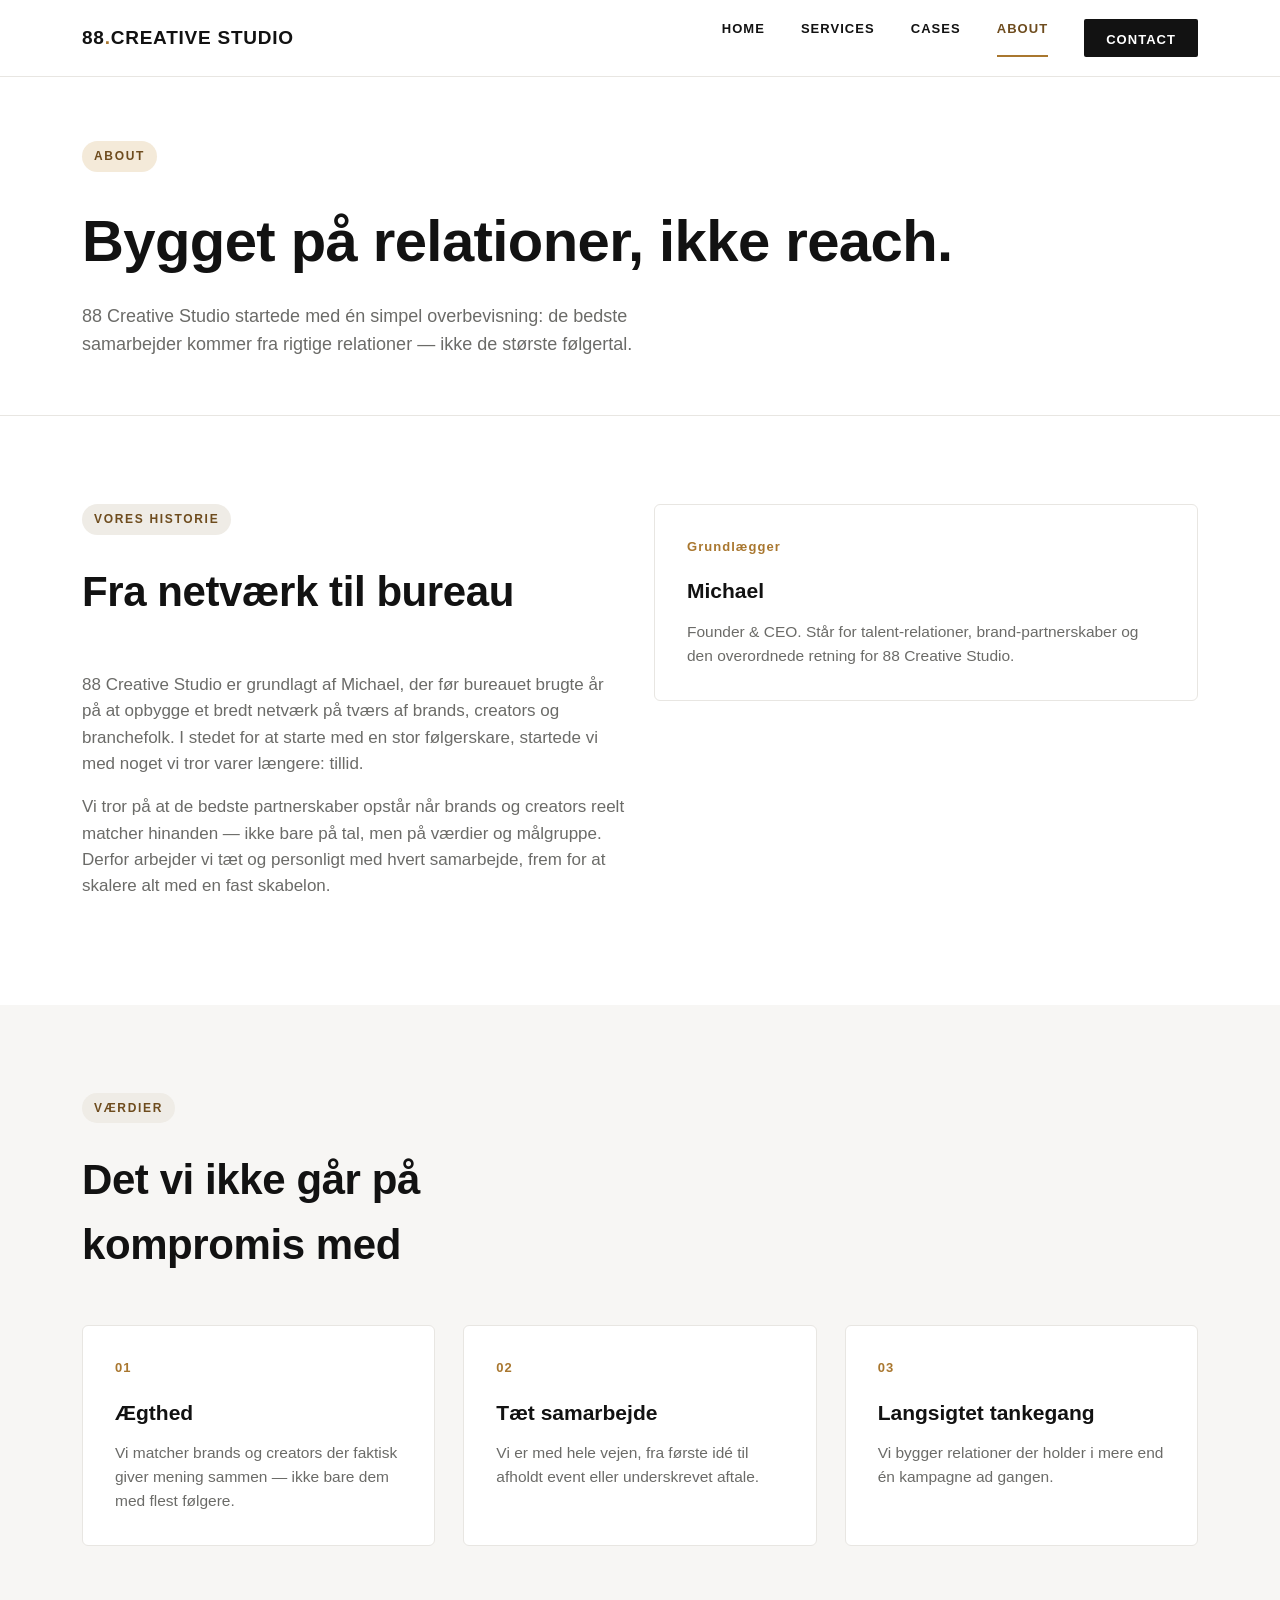
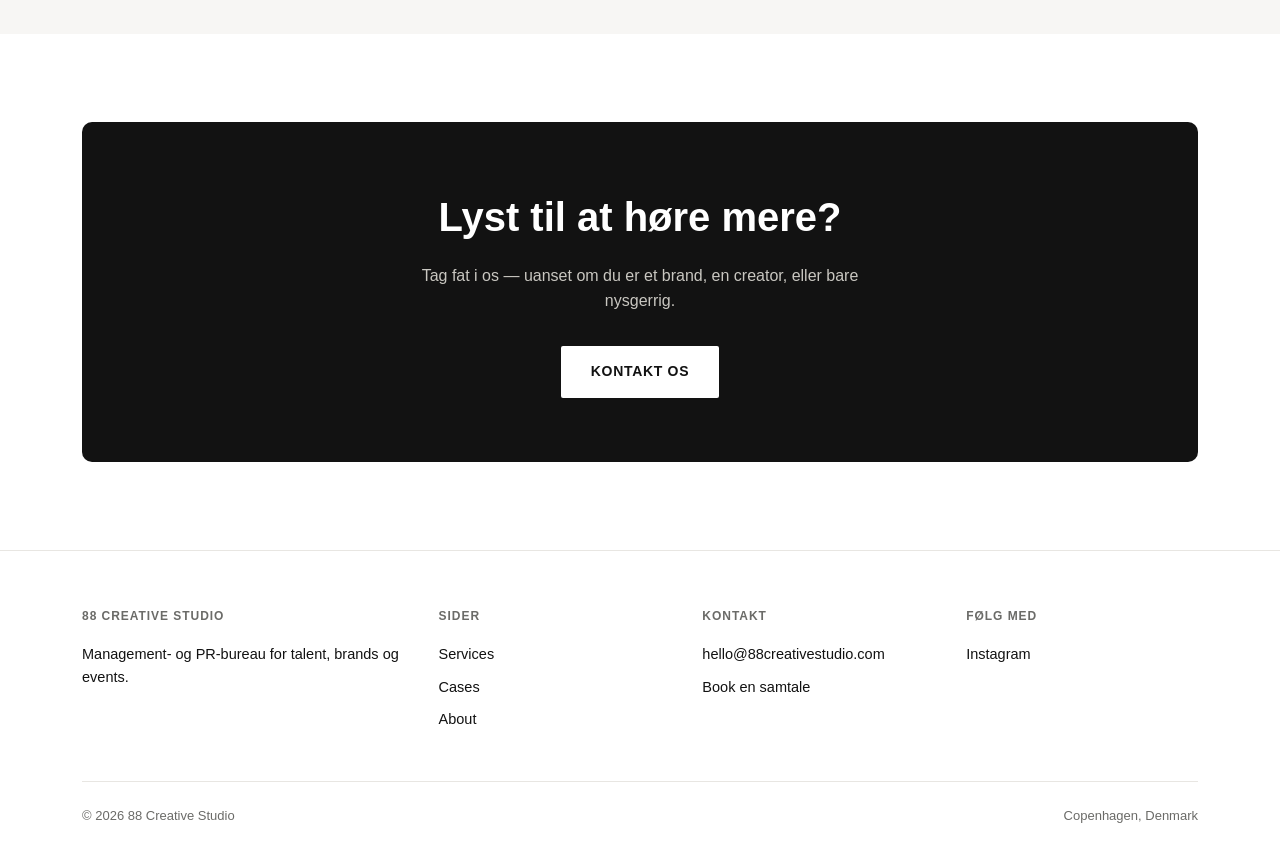
==== about.html @ a9f77c9c "Initial build: 88 Creative Studio site (Home, Services, Cases, About, Contact)" ====
<!DOCTYPE html>
<html lang="da">
<head>
<meta charset="UTF-8">
<meta name="viewport" content="width=device-width, initial-scale=1.0">
<title>About — 88 Creative Studio</title>
<meta name="description" content="Historien bag 88 Creative Studio og de mennesker der driver det.">
<link rel="stylesheet" href="styles.css">
</head>
<body>

<header class="site-header">
  <div class="wrap">
    <a href="index.html" class="logo">88<span>.</span>Creative Studio</a>
    <nav class="main-nav">
      <a href="index.html">Home</a>
      <a href="services.html">Services</a>
      <a href="cases.html">Cases</a>
      <a href="about.html" class="active">About</a>
      <a href="contact.html" class="nav-cta">Contact</a>
    </nav>
    <button class="nav-toggle" aria-label="Menu"><span></span></button>
  </div>
</header>

<section class="page-hero">
  <div class="wrap">
    <span class="eyebrow">About</span>
    <h1>Bygget på relationer, ikke reach.</h1>
    <p>88 Creative Studio startede med én simpel overbevisning: de bedste samarbejder kommer fra rigtige relationer — ikke de største følgertal.</p>
  </div>
</section>

<section>
  <div class="wrap">
    <div class="grid-2">
      <div>
        <div class="section-head">
          <span class="eyebrow">Vores historie</span>
          <h2>Fra netværk til bureau</h2>
        </div>
        <p class="muted" style="font-size:17px;">
          88 Creative Studio er grundlagt af Michael, der før bureauet brugte år på at opbygge et bredt netværk på tværs af brands, creators og branchefolk. I stedet for at starte med en stor følgerskare, startede vi med noget vi tror varer længere: tillid.
        </p>
        <p class="muted" style="font-size:17px;">
          Vi tror på at de bedste partnerskaber opstår når brands og creators reelt matcher hinanden — ikke bare på tal, men på værdier og målgruppe. Derfor arbejder vi tæt og personligt med hvert samarbejde, frem for at skalere alt med en fast skabelon.
        </p>
      </div>
      <div class="card" style="align-self:start;">
        <span class="num">Grundlægger</span>
        <h3>Michael</h3>
        <p>Founder & CEO. Står for talent-relationer, brand-partnerskaber og den overordnede retning for 88 Creative Studio.</p>
      </div>
    </div>
  </div>
</section>

<section class="soft">
  <div class="wrap">
    <div class="section-head">
      <span class="eyebrow">Værdier</span>
      <h2>Det vi ikke går på kompromis med</h2>
    </div>
    <div class="grid-3">
      <div class="card">
        <span class="num">01</span>
        <h3>Ægthed</h3>
        <p>Vi matcher brands og creators der faktisk giver mening sammen — ikke bare dem med flest følgere.</p>
      </div>
      <div class="card">
        <span class="num">02</span>
        <h3>Tæt samarbejde</h3>
        <p>Vi er med hele vejen, fra første idé til afholdt event eller underskrevet aftale.</p>
      </div>
      <div class="card">
        <span class="num">03</span>
        <h3>Langsigtet tankegang</h3>
        <p>Vi bygger relationer der holder i mere end én kampagne ad gangen.</p>
      </div>
    </div>
  </div>
</section>

<section>
  <div class="wrap">
    <div class="cta-band">
      <h2>Lyst til at høre mere?</h2>
      <p>Tag fat i os — uanset om du er et brand, en creator, eller bare nysgerrig.</p>
      <a href="contact.html" class="btn btn-primary" style="background:#fff;color:#121212;">Kontakt os</a>
    </div>
  </div>
</section>

<footer class="site-footer">
  <div class="wrap">
    <div class="footer-grid">
      <div>
        <h4>88 Creative Studio</h4>
        <p class="muted">Management- og PR-bureau for talent, brands og events.</p>
      </div>
      <div>
        <h4>Sider</h4>
        <a href="services.html">Services</a>
        <a href="cases.html">Cases</a>
        <a href="about.html">About</a>
      </div>
      <div>
        <h4>Kontakt</h4>
        <a href="mailto:hello@88creativestudio.com">hello@88creativestudio.com</a>
        <a href="contact.html">Book en samtale</a>
      </div>
      <div>
        <h4>Følg med</h4>
        <a href="https://instagram.com/88creativestudio" target="_blank" rel="noopener">Instagram</a>
      </div>
    </div>
    <div class="footer-bottom">
      <span>&copy; 2026 88 Creative Studio</span>
      <span>Copenhagen, Denmark</span>
    </div>
  </div>
</footer>

<script src="script.js"></script>
</body>
</html>
---- styles.css ----
/* 88 Creative Studio — shared styles */

:root {
  --ink: #121212;
  --paper: #ffffff;
  --paper-soft: #f7f6f4;
  --line: #e8e6e2;
  --muted: #6b6b68;
  --accent: #a9772f;
  --accent-ink: #6e4c1e;
  --radius: 2px;
  --maxw: 1180px;
}

* { box-sizing: border-box; }

html { scroll-behavior: smooth; }

body {
  margin: 0;
  background: var(--paper);
  color: var(--ink);
  font-family: -apple-system, BlinkMacSystemFont, "Helvetica Neue", Helvetica, Arial, sans-serif;
  font-size: 16px;
  line-height: 1.55;
  -webkit-font-smoothing: antialiased;
}

a { color: inherit; text-decoration: none; }

img { max-width: 100%; display: block; }

.wrap {
  max-width: var(--maxw);
  margin: 0 auto;
  padding: 0 32px;
}

/* ---------- Header ---------- */

.site-header {
  position: sticky;
  top: 0;
  z-index: 50;
  background: rgba(255, 255, 255, 0.98);
  border-bottom: 1px solid var(--line);
}

.site-header .wrap {
  display: flex;
  align-items: center;
  justify-content: space-between;
  height: 76px;
}

.logo {
  font-weight: 800;
  font-size: 19px;
  letter-spacing: 0.04em;
  text-transform: uppercase;
}

.logo span { color: var(--accent); }

.main-nav {
  display: flex;
  gap: 36px;
}

.main-nav a {
  font-size: 13px;
  font-weight: 600;
  letter-spacing: 0.08em;
  text-transform: uppercase;
  color: var(--ink);
  padding-bottom: 4px;
  border-bottom: 2px solid transparent;
  transition: border-color 0.2s ease, color 0.2s ease;
}

.main-nav a:hover,
.main-nav a.active {
  color: var(--accent-ink);
  border-bottom-color: var(--accent);
}

.nav-cta {
  font-size: 13px;
  font-weight: 700;
  letter-spacing: 0.06em;
  text-transform: uppercase;
  background: var(--ink);
  color: var(--paper) !important;
  padding: 11px 22px;
  border-radius: var(--radius);
  transition: background 0.2s ease;
}

.nav-cta:hover { background: var(--accent-ink); }

.nav-toggle {
  display: none;
  background: none;
  border: none;
  cursor: pointer;
  padding: 8px;
}

.nav-toggle span,
.nav-toggle span::before,
.nav-toggle span::after {
  display: block;
  width: 24px;
  height: 2px;
  background: var(--ink);
  position: relative;
  transition: transform 0.2s ease;
}

.nav-toggle span::before,
.nav-toggle span::after {
  content: "";
  position: absolute;
  left: 0;
}
.nav-toggle span::before { top: -7px; }
.nav-toggle span::after { top: 7px; }

/* ---------- Hero ---------- */

.hero {
  padding: 96px 0 72px;
  border-bottom: 1px solid var(--line);
}

.eyebrow {
  display: inline-block;
  font-size: 12px;
  font-weight: 700;
  letter-spacing: 0.14em;
  text-transform: uppercase;
  color: var(--accent-ink);
  background: #f4ead9;
  padding: 6px 12px;
  border-radius: 999px;
  margin-bottom: 24px;
}

.hero h1 {
  font-size: clamp(44px, 7vw, 84px);
  font-weight: 800;
  letter-spacing: -0.02em;
  line-height: 0.98;
  margin: 0 0 24px;
  max-width: 16ch;
}

.hero h1 em {
  font-style: normal;
  color: var(--accent);
}

.hero p.lead {
  font-size: 19px;
  color: var(--muted);
  max-width: 52ch;
  margin: 0 0 36px;
}

.hero-actions { display: flex; gap: 16px; flex-wrap: wrap; }

/* ---------- Buttons ---------- */

.btn {
  display: inline-block;
  font-size: 14px;
  font-weight: 700;
  letter-spacing: 0.05em;
  text-transform: uppercase;
  padding: 15px 30px;
  border-radius: var(--radius);
  transition: background 0.2s ease, color 0.2s ease, border-color 0.2s ease;
}

.btn-primary {
  background: var(--ink);
  color: var(--paper);
}
.btn-primary:hover { background: var(--accent-ink); }

.btn-outline {
  border: 1.5px solid var(--ink);
  color: var(--ink);
}
.btn-outline:hover { background: var(--ink); color: var(--paper); }

/* ---------- Sections ---------- */

section { padding: 88px 0; }
section.tight { padding: 64px 0; }
section.soft { background: var(--paper-soft); }
section.dark {
  background: var(--ink);
  color: var(--paper);
}
section.dark .muted { color: #b8b6b1; }

.section-head {
  max-width: 60ch;
  margin: 0 0 48px;
}

.section-head .eyebrow { background: #efece6; }

.section-head h2 {
  font-size: clamp(28px, 4vw, 42px);
  font-weight: 800;
  letter-spacing: -0.01em;
  margin: 0 0 16px;
}

.section-head p { color: var(--muted); font-size: 17px; margin: 0; }

.muted { color: var(--muted); }

/* ---------- Grids / Cards ---------- */

.grid-3 {
  display: grid;
  grid-template-columns: repeat(3, 1fr);
  gap: 28px;
}

.grid-2 {
  display: grid;
  grid-template-columns: repeat(2, 1fr);
  gap: 28px;
}

.card {
  background: var(--paper);
  border: 1px solid var(--line);
  border-radius: 6px;
  padding: 32px;
}

.card .num {
  font-size: 13px;
  font-weight: 700;
  color: var(--accent);
  letter-spacing: 0.08em;
  margin-bottom: 18px;
  display: block;
}

.card h3 {
  font-size: 21px;
  font-weight: 800;
  margin: 0 0 12px;
}

.card p { color: var(--muted); margin: 0; font-size: 15.5px; }

.card-list {
  margin: 18px 0 0;
  padding: 0;
  list-style: none;
}
.card-list li {
  padding: 6px 0 6px 20px;
  position: relative;
  font-size: 14.5px;
  color: var(--muted);
}
.card-list li::before {
  content: "";
  position: absolute;
  left: 0;
  top: 15px;
  width: 6px;
  height: 6px;
  background: var(--accent);
  border-radius: 50%;
}

/* ---------- Stats ---------- */

.stats {
  display: grid;
  grid-template-columns: repeat(4, 1fr);
  gap: 24px;
  border-top: 1px solid var(--line);
  border-bottom: 1px solid var(--line);
  padding: 40px 0;
}

.stat .figure {
  font-size: 36px;
  font-weight: 800;
  color: var(--accent);
}
.stat .label {
  font-size: 13px;
  color: var(--muted);
  text-transform: uppercase;
  letter-spacing: 0.06em;
  margin-top: 6px;
}

/* ---------- Case cards ---------- */

.case-card {
  border: 1px solid var(--line);
  border-radius: 6px;
  overflow: hidden;
  background: var(--paper);
}

.case-media {
  height: 200px;
  background: linear-gradient(135deg, #efe8da, #f7f6f4);
  display: flex;
  align-items: center;
  justify-content: center;
  position: relative;
}

.case-media .tag {
  position: absolute;
  top: 16px;
  left: 16px;
  font-size: 11px;
  font-weight: 700;
  letter-spacing: 0.08em;
  text-transform: uppercase;
  background: var(--paper);
  border: 1px solid var(--line);
  padding: 5px 10px;
  border-radius: 999px;
  color: var(--muted);
}

.case-media .mono-mark {
  font-size: 40px;
  font-weight: 800;
  color: var(--line);
  letter-spacing: -0.02em;
}

.case-body { padding: 26px 28px 30px; }

.case-body .kicker {
  font-size: 12px;
  font-weight: 700;
  color: var(--accent-ink);
  text-transform: uppercase;
  letter-spacing: 0.08em;
  margin-bottom: 10px;
}

.case-body h3 { font-size: 20px; font-weight: 800; margin: 0 0 10px; }
.case-body p { color: var(--muted); font-size: 15px; margin: 0; }

/* ---------- Quote / testimonial ---------- */

.quote-card {
  border-left: 3px solid var(--accent);
  padding: 4px 0 4px 28px;
}
.quote-card p.quote {
  font-size: 19px;
  font-weight: 500;
  line-height: 1.5;
  margin: 0 0 18px;
}
.quote-card .who { font-size: 14px; color: var(--muted); }
.quote-card .who strong { color: var(--ink); }

/* ---------- CTA band ---------- */

.cta-band {
  background: var(--ink);
  color: var(--paper);
  border-radius: 10px;
  padding: 64px;
  text-align: center;
}
.cta-band h2 {
  font-size: clamp(28px, 4vw, 40px);
  font-weight: 800;
  margin: 0 0 16px;
}
.cta-band p { color: #c9c7c1; max-width: 50ch; margin: 0 auto 32px; }

/* ---------- Footer ---------- */

.site-footer {
  border-top: 1px solid var(--line);
  padding: 56px 0 32px;
}

.footer-grid {
  display: grid;
  grid-template-columns: 1.4fr 1fr 1fr 1fr;
  gap: 32px;
  margin-bottom: 40px;
}

.footer-grid h4 {
  font-size: 12px;
  font-weight: 700;
  text-transform: uppercase;
  letter-spacing: 0.08em;
  color: var(--muted);
  margin: 0 0 18px;
}

.footer-grid a, .footer-grid p {
  display: block;
  font-size: 14.5px;
  margin: 0 0 10px;
  color: var(--ink);
}

.footer-grid a:hover { color: var(--accent-ink); }

.footer-bottom {
  display: flex;
  justify-content: space-between;
  align-items: center;
  border-top: 1px solid var(--line);
  padding-top: 24px;
  font-size: 13px;
  color: var(--muted);
}

/* ---------- Forms ---------- */

.form-row { display: grid; grid-template-columns: 1fr 1fr; gap: 20px; margin-bottom: 20px; }
.form-field { display: flex; flex-direction: column; gap: 8px; }
.form-field.full { grid-column: 1 / -1; }
.form-field label {
  font-size: 12px;
  font-weight: 700;
  text-transform: uppercase;
  letter-spacing: 0.06em;
  color: var(--muted);
}
.form-field input,
.form-field select,
.form-field textarea {
  border: 1px solid var(--line);
  border-radius: var(--radius);
  padding: 13px 14px;
  font-size: 15px;
  font-family: inherit;
  background: var(--paper-soft);
}
.form-field textarea { resize: vertical; min-height: 120px; }
.form-field input:focus,
.form-field select:focus,
.form-field textarea:focus {
  outline: none;
  border-color: var(--accent);
  background: var(--paper);
}

/* ---------- Page hero (inner pages) ---------- */

.page-hero {
  padding: 64px 0 56px;
  border-bottom: 1px solid var(--line);
}
.page-hero h1 {
  font-size: clamp(36px, 5vw, 58px);
  font-weight: 800;
  letter-spacing: -0.01em;
  margin: 0 0 18px;
}
.page-hero p { font-size: 18px; color: var(--muted); max-width: 56ch; margin: 0; }

/* ---------- Responsive ---------- */

@media (max-width: 900px) {
  .main-nav { display: none; }
  .nav-toggle { display: block; }
  .grid-3, .grid-2, .footer-grid, .stats, .form-row { grid-template-columns: 1fr; }
  .cta-band { padding: 44px 28px; }
}

@media (max-width: 900px) {
  .site-header.open .main-nav {
    display: flex;
    flex-direction: column;
    position: fixed;
    top: 76px;
    left: 0;
    right: 0;
    bottom: 0;
    background: var(--paper);
    padding: 28px 32px;
    gap: 22px;
    overflow-y: auto;
  }

  .site-header.open .main-nav a {
    font-size: 15px;
  }
}
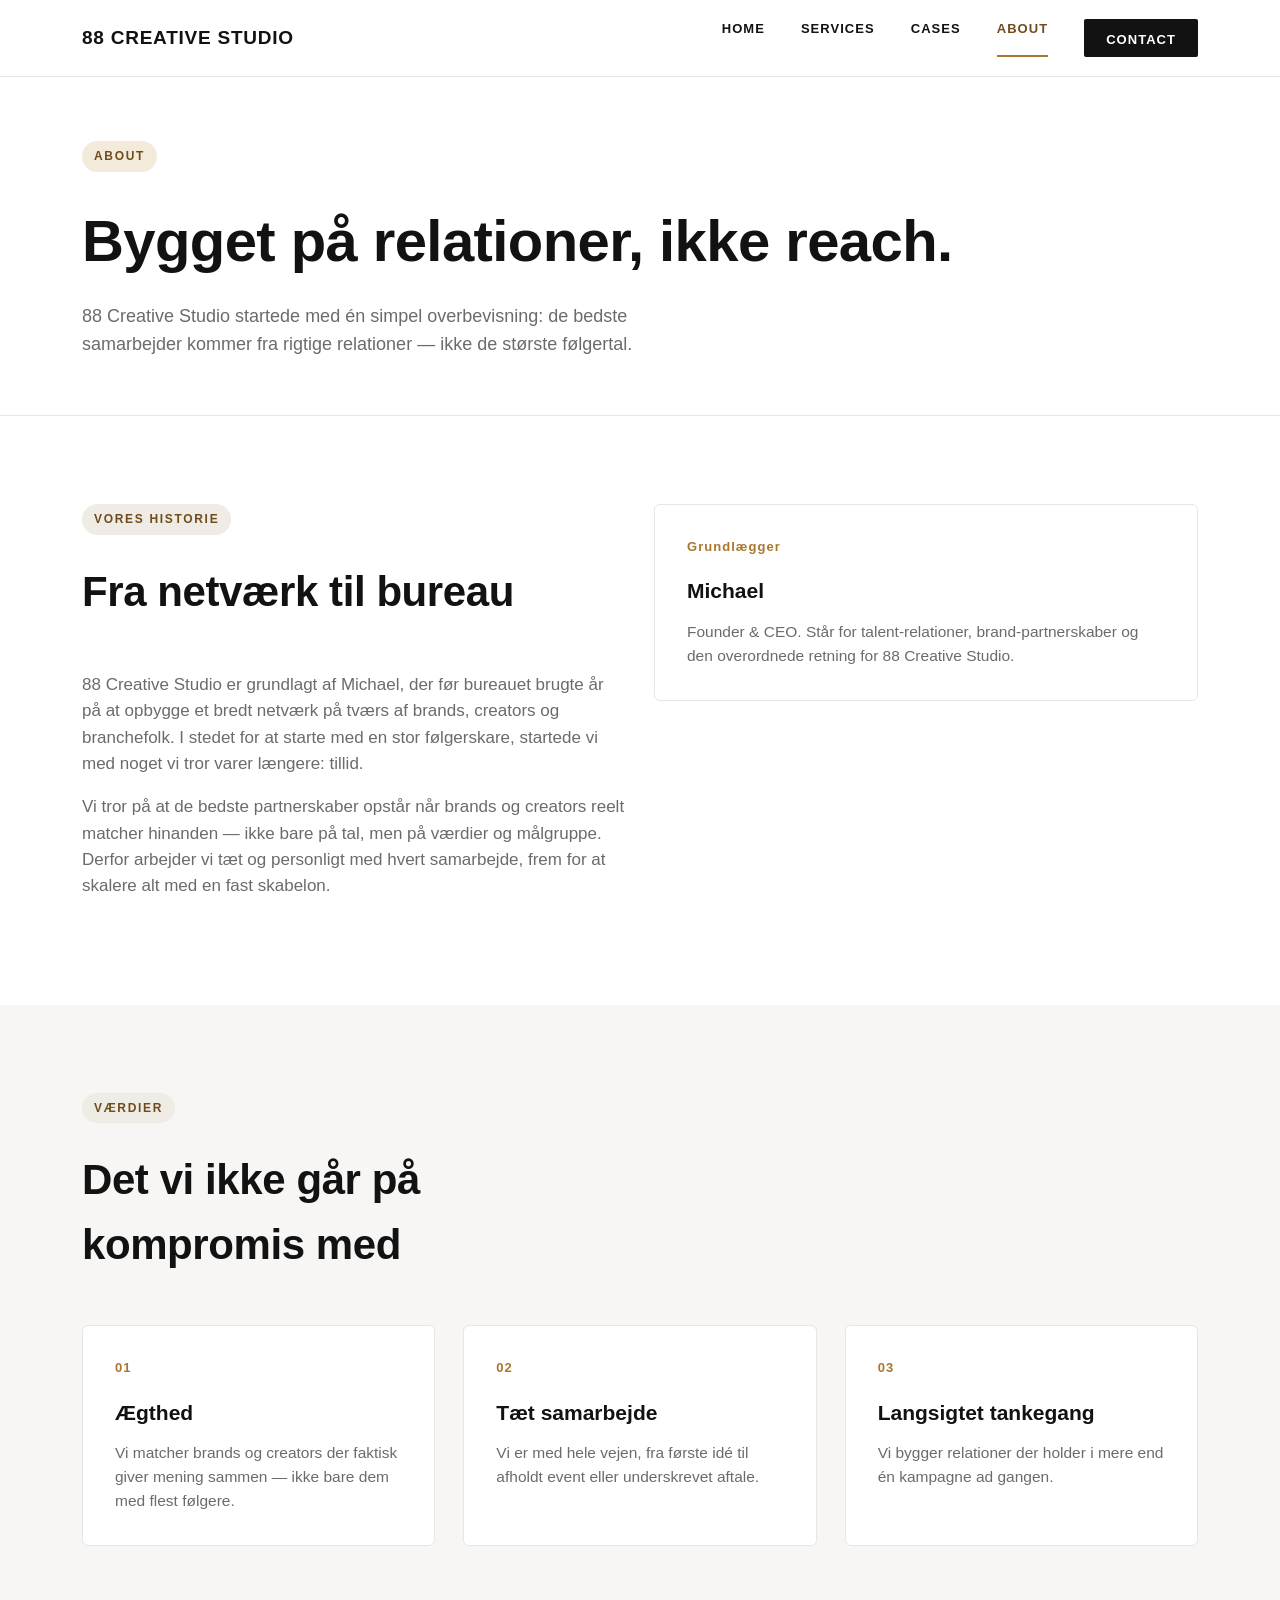
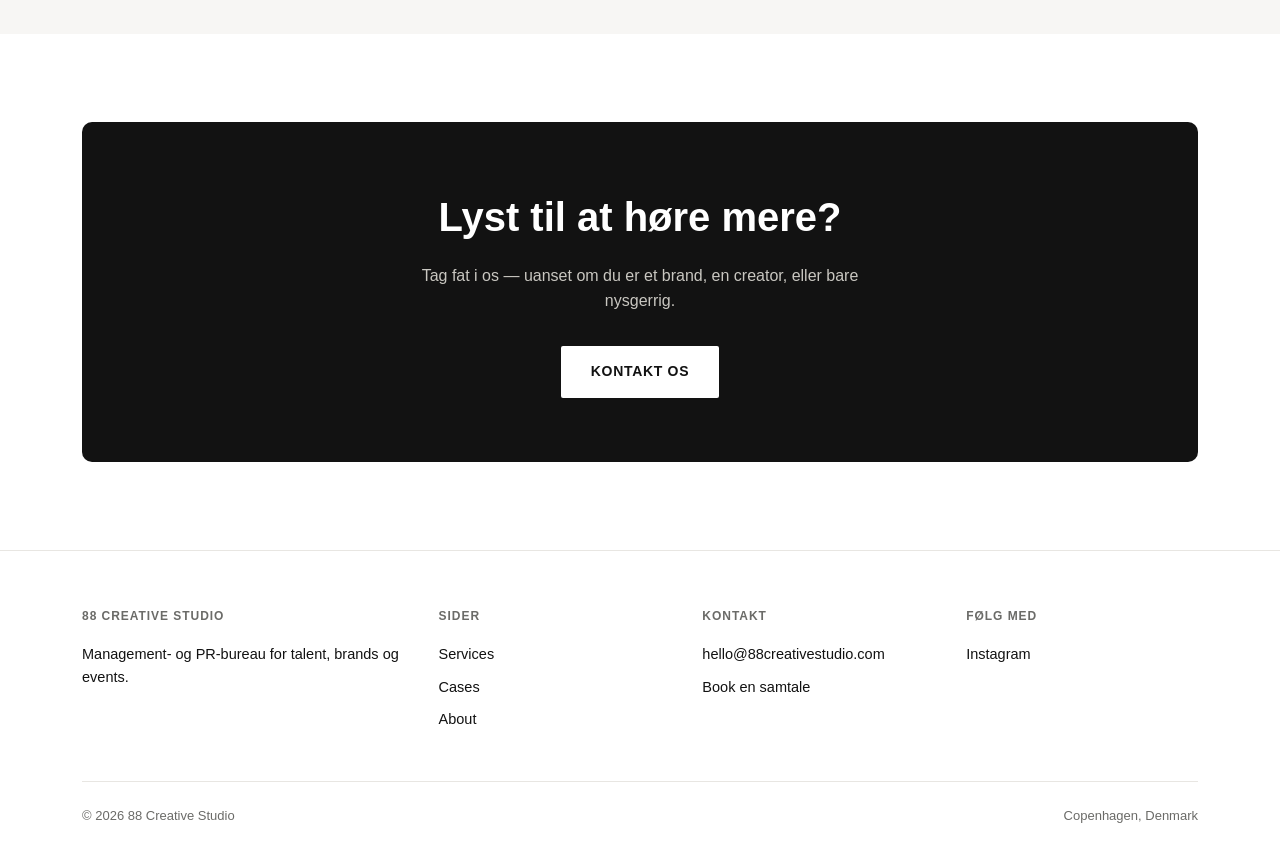
==== commit 0e3fe238: "Remove dot from logo, plain '88 Creative Studio'" ====
--- a/about.html
+++ b/about.html
@@ -11,7 +11,7 @@
 
 <header class="site-header">
   <div class="wrap">
-    <a href="index.html" class="logo">88<span>.</span>Creative Studio</a>
+    <a href="index.html" class="logo">88 Creative Studio</a>
     <nav class="main-nav">
       <a href="index.html">Home</a>
       <a href="services.html">Services</a>
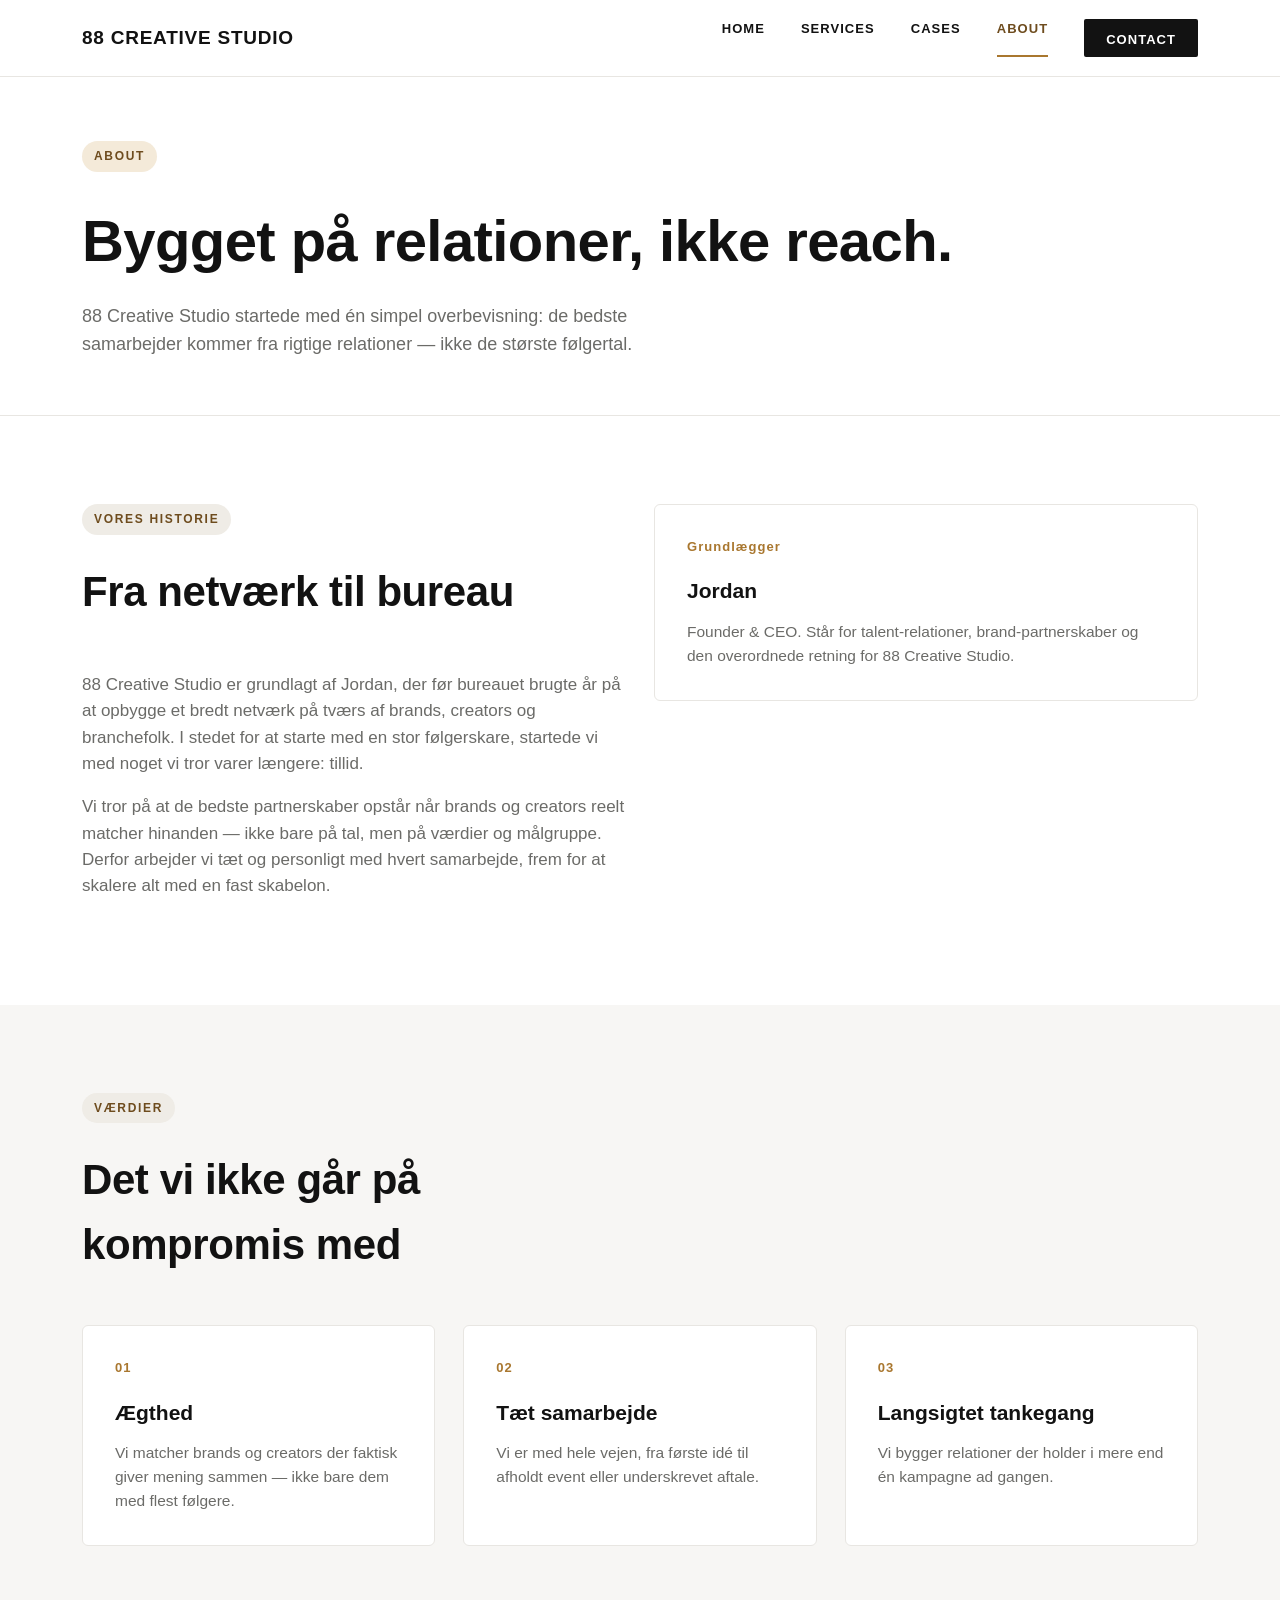
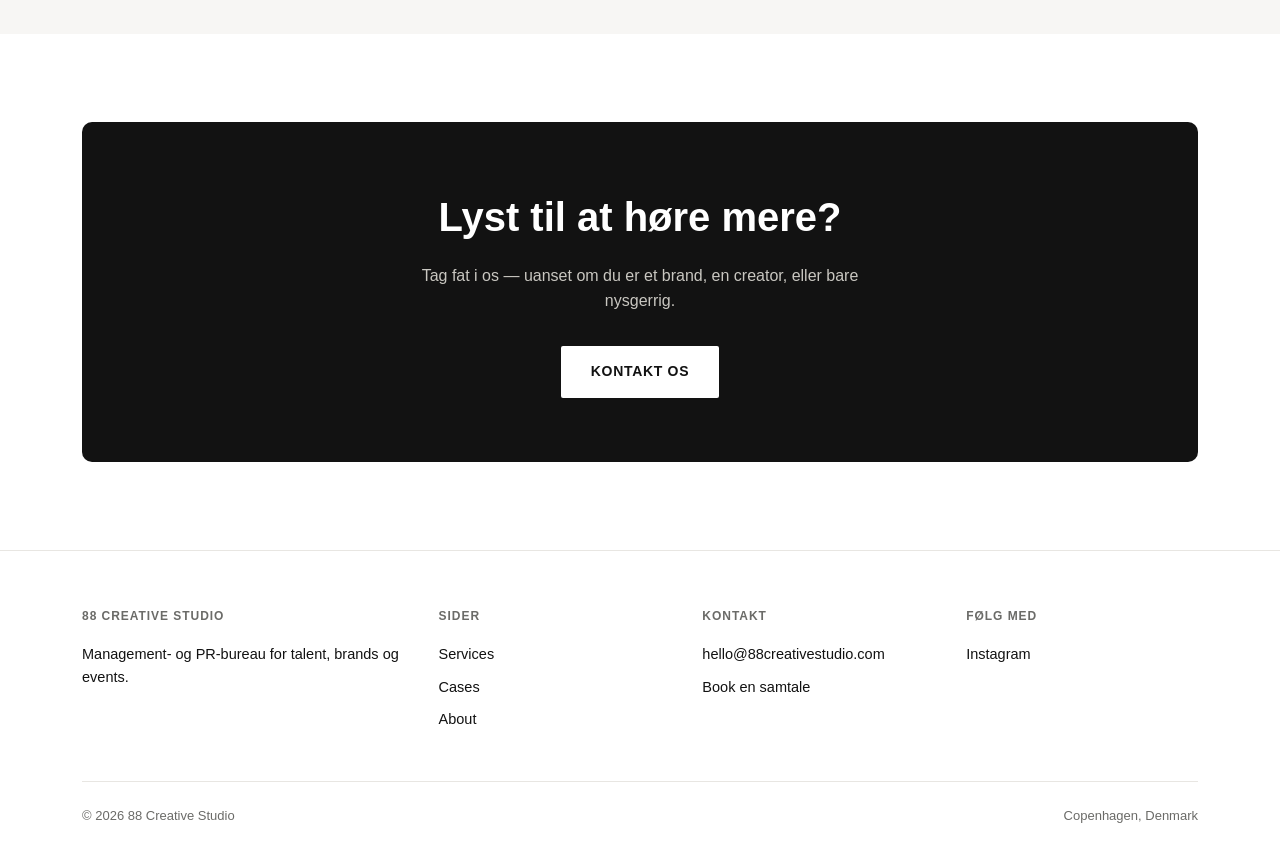
==== commit 0cf01f74: "Use placeholder founder name temporarily" ====
--- a/about.html
+++ b/about.html
@@ -40,7 +40,7 @@
           <h2>Fra netværk til bureau</h2>
         </div>
         <p class="muted" style="font-size:17px;">
-          88 Creative Studio er grundlagt af Michael, der før bureauet brugte år på at opbygge et bredt netværk på tværs af brands, creators og branchefolk. I stedet for at starte med en stor følgerskare, startede vi med noget vi tror varer længere: tillid.
+          88 Creative Studio er grundlagt af Jordan, der før bureauet brugte år på at opbygge et bredt netværk på tværs af brands, creators og branchefolk. I stedet for at starte med en stor følgerskare, startede vi med noget vi tror varer længere: tillid.
         </p>
         <p class="muted" style="font-size:17px;">
           Vi tror på at de bedste partnerskaber opstår når brands og creators reelt matcher hinanden — ikke bare på tal, men på værdier og målgruppe. Derfor arbejder vi tæt og personligt med hvert samarbejde, frem for at skalere alt med en fast skabelon.
@@ -48,7 +48,7 @@
       </div>
       <div class="card" style="align-self:start;">
         <span class="num">Grundlægger</span>
-        <h3>Michael</h3>
+        <h3>Jordan</h3>
         <p>Founder & CEO. Står for talent-relationer, brand-partnerskaber og den overordnede retning for 88 Creative Studio.</p>
       </div>
     </div>
@@ -111,7 +111,7 @@
       </div>
       <div>
         <h4>Følg med</h4>
-        <a href="https://instagram.com/88creativestudio" target="_blank" rel="noopener">Instagram</a>
+        <a href="https://www.instagram.com/88creativestudio_/" target="_blank" rel="noopener">Instagram</a>
       </div>
     </div>
     <div class="footer-bottom">
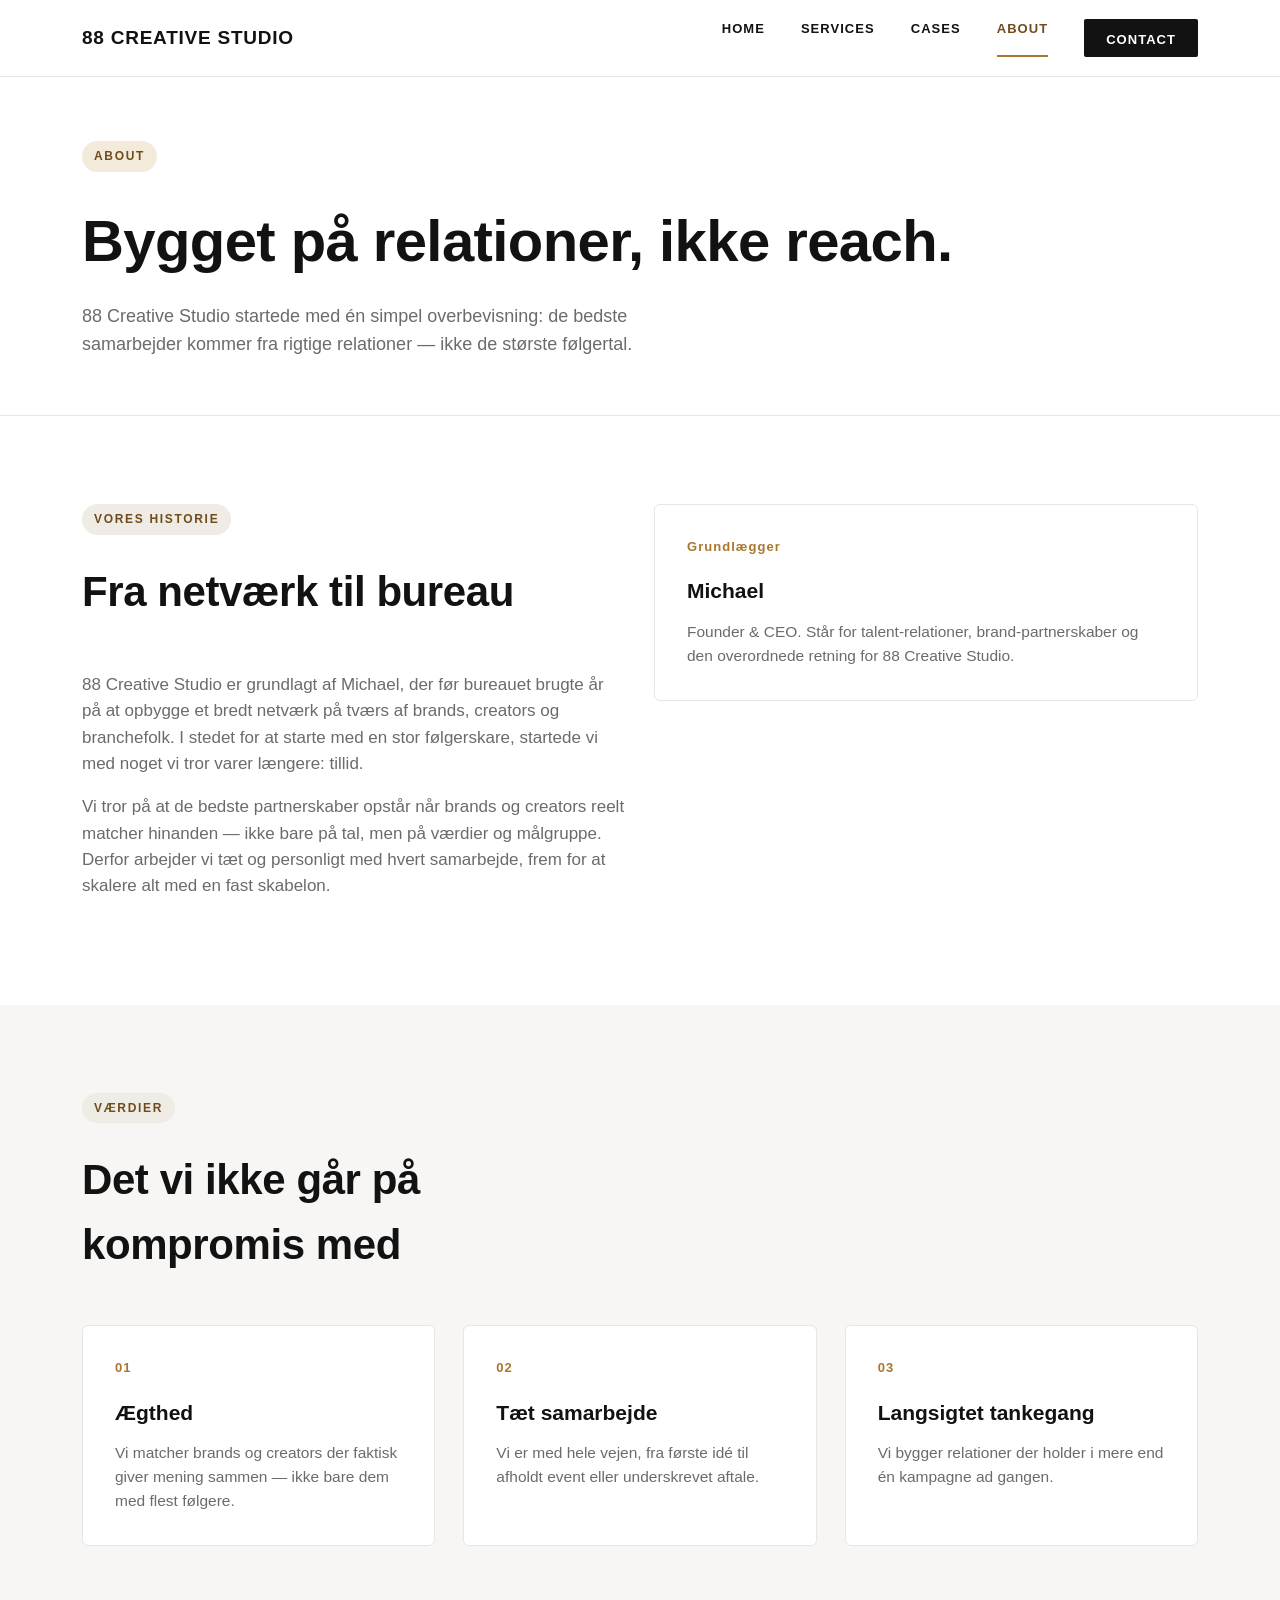
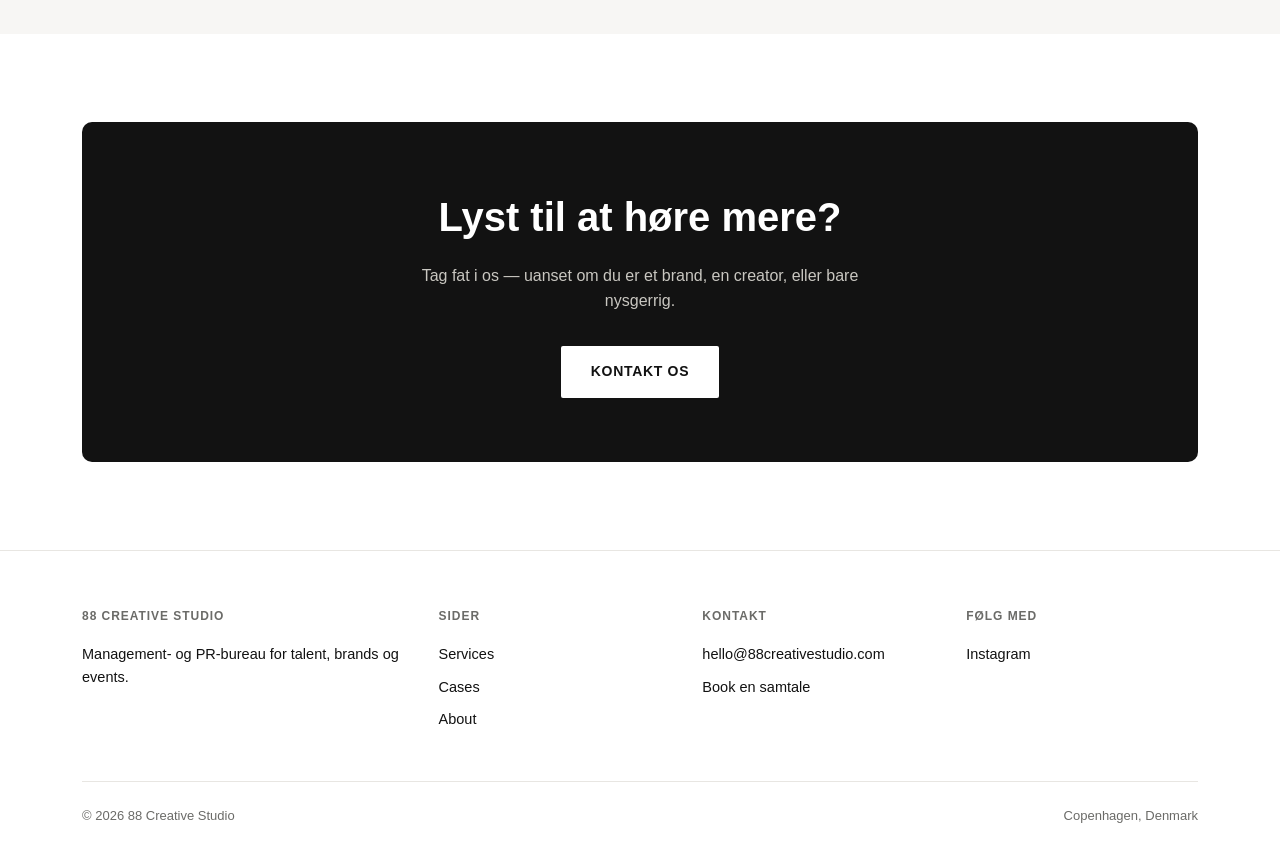
==== commit 6b300abd: "Restore founder name" ====
--- a/about.html
+++ b/about.html
@@ -40,7 +40,7 @@
           <h2>Fra netværk til bureau</h2>
         </div>
         <p class="muted" style="font-size:17px;">
-          88 Creative Studio er grundlagt af Jordan, der før bureauet brugte år på at opbygge et bredt netværk på tværs af brands, creators og branchefolk. I stedet for at starte med en stor følgerskare, startede vi med noget vi tror varer længere: tillid.
+          88 Creative Studio er grundlagt af Michael, der før bureauet brugte år på at opbygge et bredt netværk på tværs af brands, creators og branchefolk. I stedet for at starte med en stor følgerskare, startede vi med noget vi tror varer længere: tillid.
         </p>
         <p class="muted" style="font-size:17px;">
           Vi tror på at de bedste partnerskaber opstår når brands og creators reelt matcher hinanden — ikke bare på tal, men på værdier og målgruppe. Derfor arbejder vi tæt og personligt med hvert samarbejde, frem for at skalere alt med en fast skabelon.
@@ -48,7 +48,7 @@
       </div>
       <div class="card" style="align-self:start;">
         <span class="num">Grundlægger</span>
-        <h3>Jordan</h3>
+        <h3>Michael</h3>
         <p>Founder & CEO. Står for talent-relationer, brand-partnerskaber og den overordnede retning for 88 Creative Studio.</p>
       </div>
     </div>
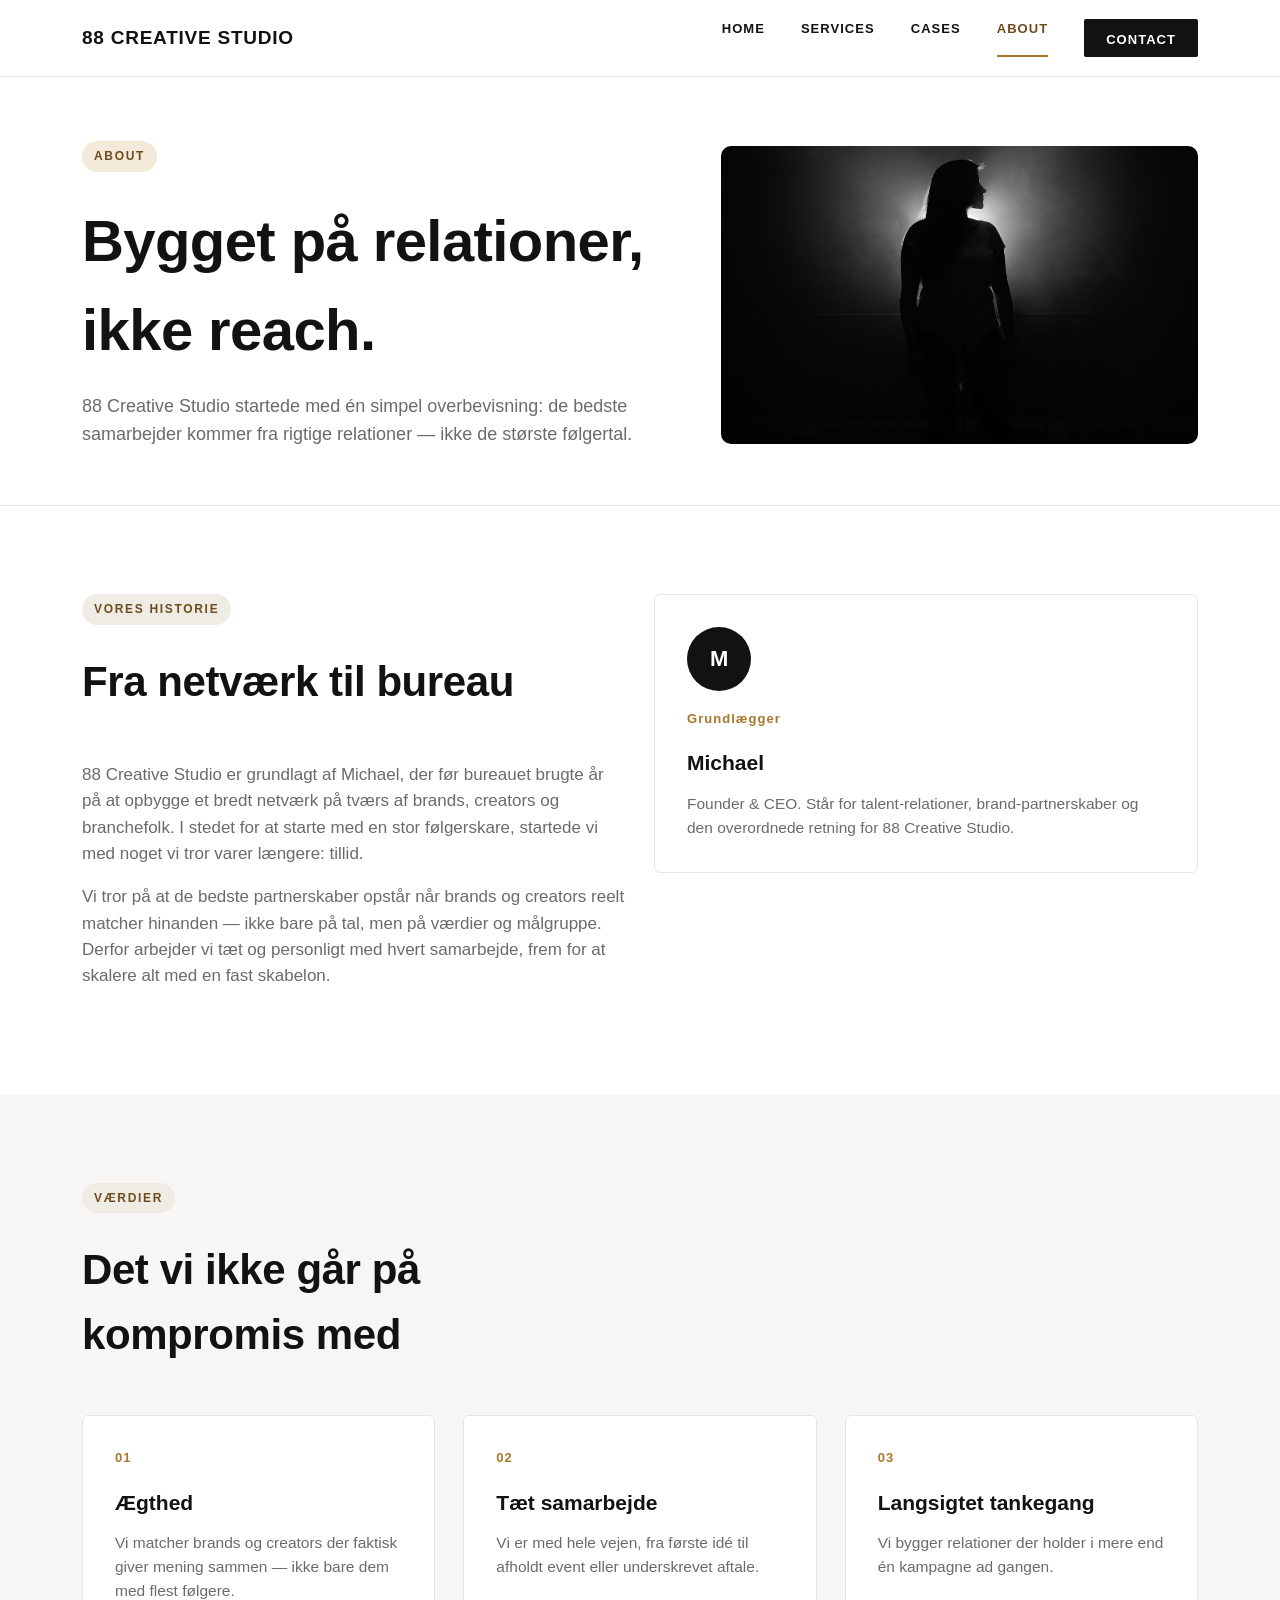
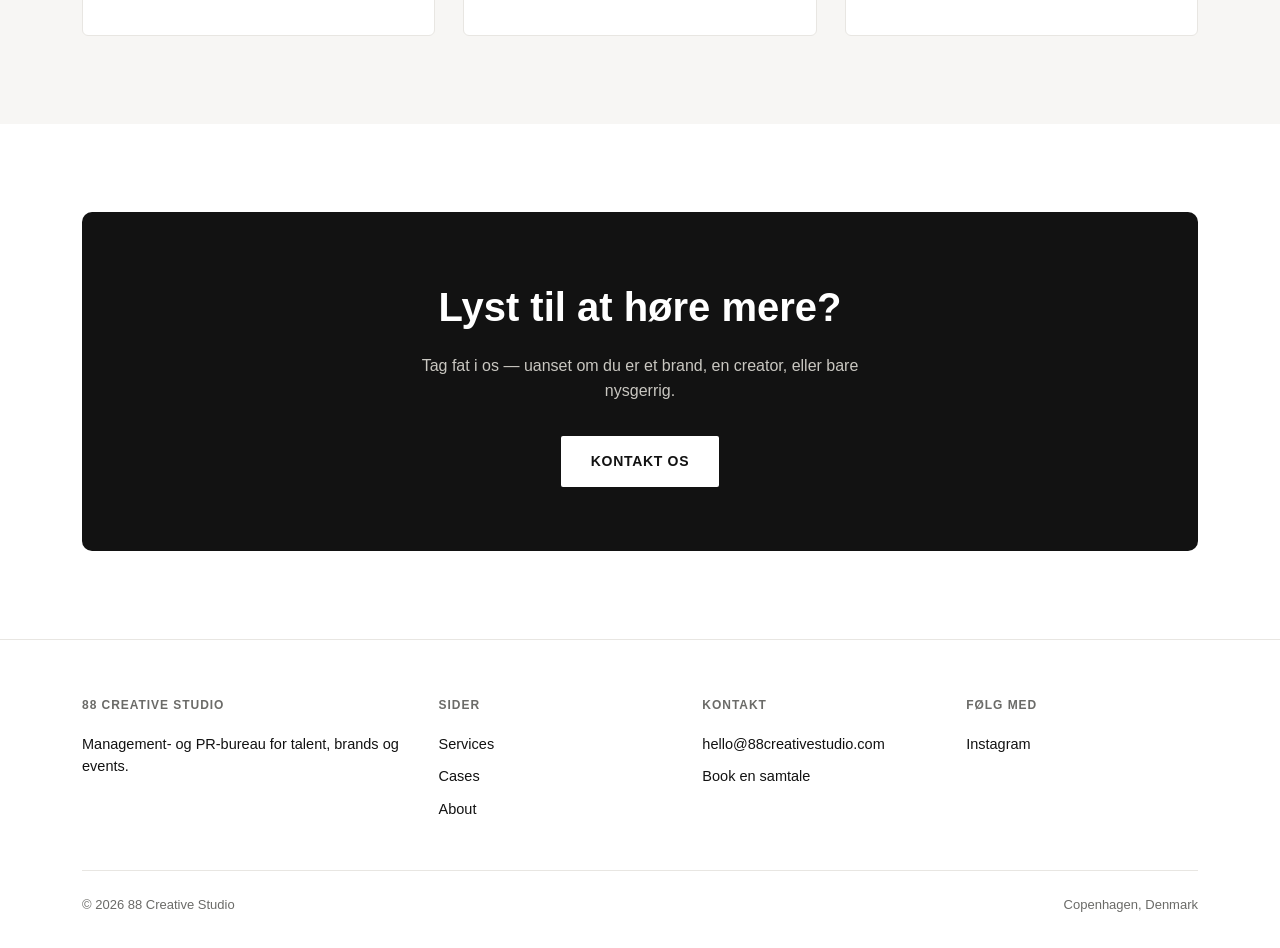
==== commit 79f70109: "Add editorial photography, favicon, social preview, robots/sitemap/404" ====
--- a/about.html
+++ b/about.html
@@ -5,6 +5,14 @@
 <meta name="viewport" content="width=device-width, initial-scale=1.0">
 <title>About — 88 Creative Studio</title>
 <meta name="description" content="Historien bag 88 Creative Studio og de mennesker der driver det.">
+<link rel="icon" type="image/png" href="assets/favicon.png">
+<link rel="apple-touch-icon" href="assets/apple-touch-icon.png">
+<meta property="og:type" content="website">
+<meta property="og:title" content="About — 88 Creative Studio">
+<meta property="og:description" content="Historien bag 88 Creative Studio og de mennesker der driver det.">
+<meta property="og:image" content="https://88creativestudio.dk/assets/og-image.png">
+<meta property="og:url" content="https://88creativestudio.dk/about.html">
+<meta name="twitter:card" content="summary_large_image">
 <link rel="stylesheet" href="styles.css">
 </head>
 <body>
@@ -25,9 +33,16 @@
 
 <section class="page-hero">
   <div class="wrap">
-    <span class="eyebrow">About</span>
-    <h1>Bygget på relationer, ikke reach.</h1>
-    <p>88 Creative Studio startede med én simpel overbevisning: de bedste samarbejder kommer fra rigtige relationer — ikke de største følgertal.</p>
+    <div class="hero-split">
+      <div>
+        <span class="eyebrow">About</span>
+        <h1>Bygget på relationer, ikke reach.</h1>
+        <p>88 Creative Studio startede med én simpel overbevisning: de bedste samarbejder kommer fra rigtige relationer — ikke de største følgertal.</p>
+      </div>
+      <div class="hero-media dark">
+        <img src="assets/photos/about-silhouette-dark.jpg" alt="" loading="eager">
+      </div>
+    </div>
   </div>
 </section>
 
@@ -47,6 +62,7 @@
         </p>
       </div>
       <div class="card" style="align-self:start;">
+        <div class="founder-avatar">M</div>
         <span class="num">Grundlægger</span>
         <h3>Michael</h3>
         <p>Founder & CEO. Står for talent-relationer, brand-partnerskaber og den overordnede retning for 88 Creative Studio.</p>
--- a/styles.css
+++ b/styles.css
@@ -168,6 +168,72 @@
 }
 
 .hero-actions { display: flex; gap: 16px; flex-wrap: wrap; }
+
+/* ---------- Hero / page-hero split with image ---------- */
+
+.hero-split {
+  display: grid;
+  grid-template-columns: 1.1fr 0.9fr;
+  gap: 56px;
+  align-items: center;
+}
+
+.hero-media {
+  position: relative;
+  border-radius: 10px;
+  overflow: hidden;
+  aspect-ratio: 4 / 5;
+  background: var(--paper-soft);
+}
+
+.hero-media img {
+  width: 100%;
+  height: 100%;
+  object-fit: cover;
+  display: block;
+}
+
+.hero-media.dark img { filter: grayscale(0.15); }
+
+.hero-media .media-caption {
+  position: absolute;
+  left: 18px;
+  bottom: 18px;
+  color: #fff;
+  font-size: 11px;
+  font-weight: 700;
+  letter-spacing: 0.1em;
+  text-transform: uppercase;
+  background: rgba(0,0,0,0.45);
+  padding: 6px 12px;
+  border-radius: 999px;
+  backdrop-filter: blur(4px);
+}
+
+.page-hero .hero-split { align-items: center; }
+.page-hero .hero-media { aspect-ratio: 16 / 10; }
+
+@media (max-width: 900px) {
+  .hero-split { grid-template-columns: 1fr; gap: 32px; }
+  .hero-media { aspect-ratio: 16 / 11; order: -1; }
+}
+
+/* ---------- Founder avatar ---------- */
+
+.founder-avatar {
+  width: 64px;
+  height: 64px;
+  border-radius: 50%;
+  background: var(--ink);
+  color: var(--paper);
+  display: flex;
+  align-items: center;
+  justify-content: center;
+  font-weight: 800;
+  font-size: 22px;
+  letter-spacing: -0.02em;
+  margin-bottom: 18px;
+}
 
 /* ---------- Buttons ---------- */
 
